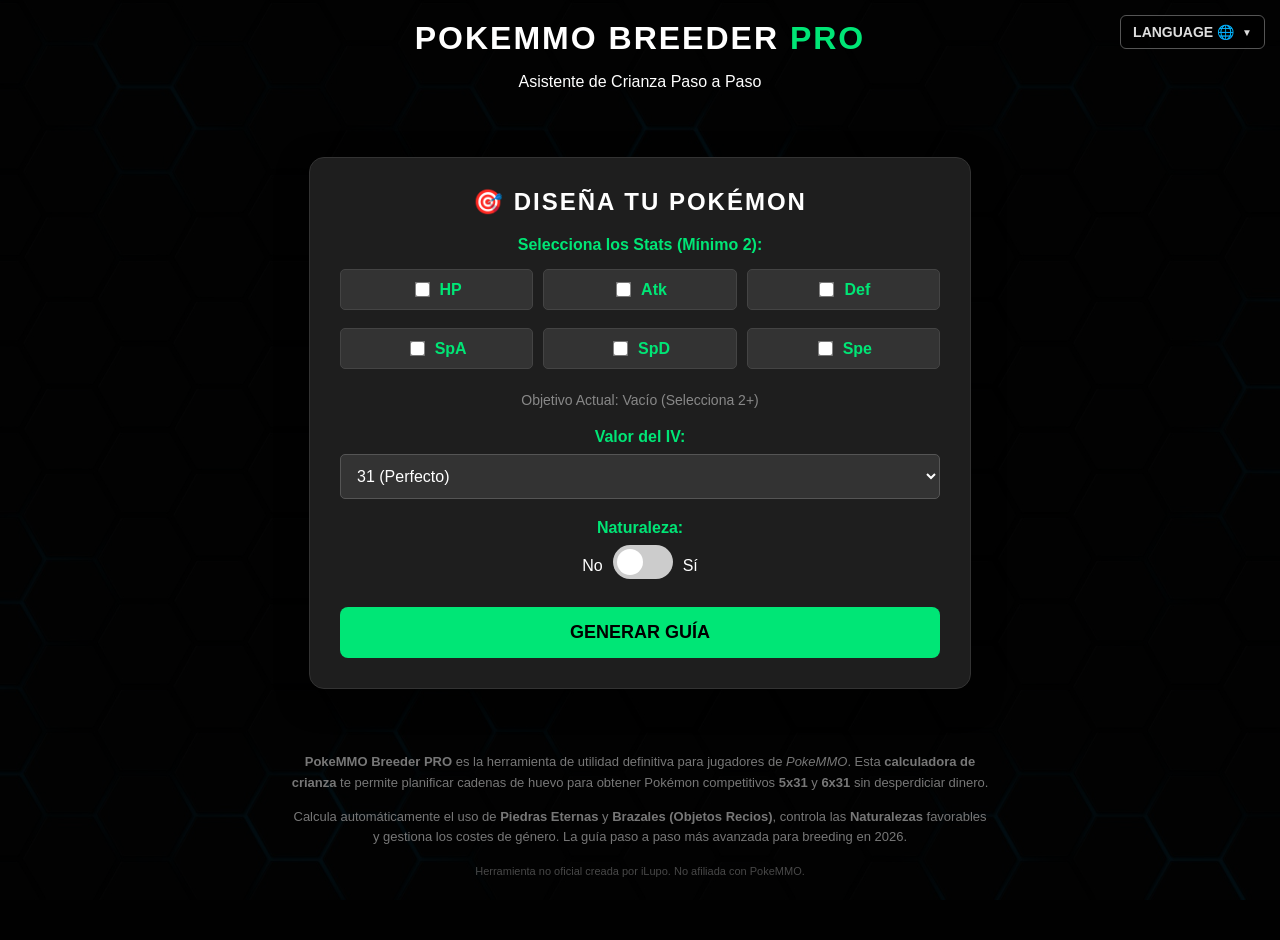
==== index.html @ 8ce4c60c "Add files via upload" ====
<!DOCTYPE html>
<html lang="es">
<head>
    <meta charset="UTF-8">
    <meta name="viewport" content="width=device-width, initial-scale=1.0">
    <title>PokeMMO Breeder PRO - Guía Interactiva</title>
    <link rel="stylesheet" href="style.css">
    <link rel="icon" type="image/x-icon" href="assets/favicon.ico">
	<link rel="manifest" href="manifest.json">
    <meta name="theme-color" content="#121212">
	<meta name="description" content="Calculadora de Crianza para PokeMMO. Guía paso a paso para criar Pokémon 5x31 y 6x31 perfectos. Calcula costes, IVs y Naturalezas fácilmente.">
    <meta name="keywords" content="PokeMMO, Crianza, Breeding, Calculadora, Guide, IVs, 5x31, 6x31, PokeBreeder Pro">
    <meta name="author" content="iLupo">

    <meta property="og:type" content="website">
    <meta property="og:title" content="PokeMMO Breeder PRO">
    <meta property="og:description" content="La herramienta definitiva para criar en PokeMMO. Ahorra dinero y evita errores.">
    
    <meta property="og:url" content="https://pokemmobreederpro.netlify.app/"> 
    
    <meta property="og:image" content="https://pokemmobreederpro.netlify.app/assets/favicon.ico">

    <link rel="canonical" href="https://pokemmobreederpro.netlify.app/">
	<meta name="google-site-verification" content="U_DDzWa6jVYplvqkgRlp7QBgKMxMzIE7DKKs7bRYyY0" />
</head>
<body>

    <div class="overlay">
        
        <header>
            <div style="position: absolute; top: 15px; right: 15px; z-index: 200;">
                <button id="lang-btn" onclick="toggleLangMenu(event)" 
                        style="background: rgba(0,0,0,0.8); color: #ddd; border: 1px solid #555; padding: 8px 12px; border-radius: 6px; cursor: pointer; font-size: 14px; display: flex; align-items: center; gap: 8px; font-family: sans-serif;">
                    Language 🌐 <span style="font-size: 10px;">▼</span>
                </button>

                <div id="lang-dropdown" style="display: none; position: absolute; top: 110%; right: 0; background: #1a1a1a; border: 1px solid #444; border-radius: 6px; min-width: 160px; flex-direction: column;">
                    <div style="padding: 10px 15px; background: #333; color: white; display: flex; align-items: center; gap: 10px; border-bottom: 1px solid #333;">
                        <img src="assets/spain_flag.svg" style="width: 24px;"> <strong>Español</strong>
                    </div>
                    <a href="languages/US/index.html" style="padding: 10px 15px; color: #bbb; text-decoration: none; display: flex; align-items: center; gap: 10px;">
                        <img src="assets/usa_flag.svg" style="width: 24px;"> English
                    </a>
                </div>
            </div>
            <h1>POKEMMO BREEDER <span style="color:var(--highlight)">PRO</span></h1>
            <p>Asistente de Crianza Paso a Paso</p>
        </header>

        <div id="config-panel" class="panel">
            <h2>🎯 DISEÑA TU POKÉMON</h2>
            
            <div class="control-group">
                <label>Selecciona los Stats (Mínimo 2):</label>
                <div class="stats-selector">
                    <label class="stat-check"><input type="checkbox" value="HP"> HP</label>
                    <label class="stat-check"><input type="checkbox" value="Atk"> Atk</label>
                    <label class="stat-check"><input type="checkbox" value="Def"> Def</label>
                    <label class="stat-check"><input type="checkbox" value="SpA"> SpA</label>
                    <label class="stat-check"><input type="checkbox" value="SpD"> SpD</label>
                    <label class="stat-check"><input type="checkbox" value="Spe"> Spe</label>
                </div>
                <p class="small-text" id="target-counter">Objetivo Actual: Vacío</p>
            </div>

            <div class="control-group">
                <label>Valor del IV:</label>
                <select id="iv-type">
                    <option value="31">31 (Perfecto)</option>
                    <option value="0">0 (Meme / Trick Room)</option>
                </select>
            </div>

            <div class="control-group">
                <label>Naturaleza:</label>
                <div class="nature-input-group">
                    <div class="toggle-container">
                        <span>No</span>
                        <label class="switch">
                            <input type="checkbox" id="nature-check" onchange="toggleNatureInput()">
                            <span class="slider round"></span>
                        </label>
                        <span>Sí</span>
                    </div>
                    
                    <select id="nature-select" class="input-select" style="display:none;">
                        <option value="Firme">Firme (+Atk -SpA)</option>
                        <option value="Audaz">Audaz (+Atk -Spe)</option>
                        <option value="Huraña">Huraña (+Atk -Def)</option>
                        <option value="Pícara">Pícara (+Atk -SpD)</option>

                        <option value="Osada">Osada (+Def -Atk)</option>
                        <option value="Plácida">Plácida (+Def -Spe)</option>
                        <option value="Agitada">Agitada (+Def -SpA)</option>
                        <option value="Floja">Floja (+Def -SpD)</option>

                        <option value="Modesta">Modesta (+SpA -Atk)</option>
                        <option value="Mansa">Mansa (+SpA -Spe)</option>
                        <option value="Afable">Afable (+SpA -Def)</option>
                        <option value="Alocada">Alocada (+SpA -SpD)</option>

                        <option value="Serena">Serena (+SpD -Atk)</option>
                        <option value="Grosera">Grosera (+SpD -Spe)</option>
                        <option value="Cauta">Cauta (+SpD -SpA)</option>
                        <option value="Amable">Amable (+SpD -Def)</option>

                        <option value="Alegre">Alegre (+Spe -SpA)</option>
                        <option value="Miedosa">Miedosa (+Spe -Atk)</option>
                        <option value="Activa">Activa (+Spe -Def)</option>
                        <option value="Ingenua">Ingenua (+Spe -SpD)</option>

                        <option value="Fuerte">Fuerte (Neutra)</option>
                        <option value="Dócil">Dócil (Neutra)</option>
                        <option value="Seria">Seria (Neutra)</option>
                        <option value="Tímida">Tímida (Neutra)</option>
                        <option value="Rara">Rara (Neutra)</option>
                    </select>
                </div>
            </div>

            <button onclick="startBreeding()" class="btn-start">GENERAR GUÍA</button>
        </div>

        <div id="shopping-panel" class="panel hidden">
            <h2>🛒 LISTA DE LA COMPRA</h2>
            <p>Materiales exactos para tu combinación:</p>
            <div id="shopping-list-items" class="shopping-grid">
                </div>
            <div class="nav-buttons">
                <button onclick="resetApp()" class="btn-danger">❌ Cancelar</button>
                <button onclick="goToSteps()" class="btn-next">YA LO TENGO TODO &rarr;</button>
            </div>
        </div>

        <div id="step-panel" class="panel hidden full-width">
            
            <div class="step-header">
                <div class="progress-container">
                    <div class="progress-bar">
                        <div id="progress-fill" class="progress-fill"></div>
                    </div>
                    <div id="step-counter" class="step-counter">Paso 1 de X</div>
                </div>
                <button onclick="resetApp()" class="btn-reset-small" title="Reiniciar de cero">🔄 REINICIAR</button>
            </div>

            <h2 id="step-title">PASO 1</h2>
            <p id="step-desc" class="step-instruction">...</p>

            <div class="breeding-diagram">
                
                <div class="poke-card" id="card-parent-a">
                    <div class="role-badge">PADRE A</div>
                    <img src="assets/pokeball.png" class="poke-img" alt="Pokemon">
                    <img src="assets/genero_m.png" class="gender-icon" id="gender-a">
                    <div class="stats-box" id="stats-a"></div>
                    <div class="item-slot">
                        <img id="item-img-a" src="" alt="Item">
                        <span id="item-name-a">Objeto A</span>
                    </div>
                </div>

                <div class="fusion-operator">+</div>

                <div class="poke-card" id="card-parent-b">
                    <div class="role-badge">PADRE B</div>
                    <img src="assets/pokeball.png" class="poke-img" alt="Pokemon">
                    <img src="assets/genero_f.png" class="gender-icon" id="gender-b">
                    <div class="stats-box" id="stats-b"></div>
                    <div class="item-slot">
                        <img id="item-img-b" src="" alt="Item">
                        <span id="item-name-b">Objeto B</span>
                    </div>
                </div>

                <div class="fusion-arrow">➡</div>

                <div class="poke-card child-card">
                    <div class="role-badge result">RESULTADO</div>
                    <img src="assets/huevo.png" class="poke-img huevo-anim" alt="Huevo">
                    <div class="stats-box" id="stats-child"></div>
                    <div class="info-note" id="child-note"></div>
                </div>

            </div>

            <div class="nav-buttons">
                <button onclick="prevStep()" class="btn-secondary">Anterior</button>
                <button onclick="nextStep()" class="btn-primary">¡HECHO! Siguiente Paso</button>
            </div>

        </div>

        <footer style="max-width: 700px; margin: 50px auto 20px; text-align: center; color: #777; font-size: 13px; line-height: 1.6; padding: 0 15px;">
            <p>
                <strong>PokeMMO Breeder PRO</strong> es la herramienta de utilidad definitiva para jugadores de <em>PokeMMO</em>. 
                Esta <strong>calculadora de crianza</strong> te permite planificar cadenas de huevo para obtener Pokémon competitivos 
                <strong>5x31</strong> y <strong>6x31</strong> sin desperdiciar dinero.
            </p>
            <p>
                Calcula automáticamente el uso de <strong>Piedras Eternas</strong> y <strong>Brazales (Objetos Recios)</strong>, 
                controla las <strong>Naturalezas</strong> favorables y gestiona los costes de género. 
                La guía paso a paso más avanzada para breeding en 2026.
            </p>
            <p style="margin-top: 15px; font-size: 11px; opacity: 0.6;">
                Herramienta no oficial creada por iLupo. No afiliada con PokeMMO.
            </p>
        </footer>

    </div>

	<script>
      if ('serviceWorker' in navigator) {
        window.addEventListener('load', () => {
          navigator.serviceWorker.register('./sw.js')
            .then((reg) => console.log('SW listo ✅', reg.scope))
            .catch((err) => console.log('SW falló ❌', err));
        });
      }
    </script>

	<script>
      function toggleLangMenu(e) {
          e.stopPropagation();
          const menu = document.getElementById('lang-dropdown');
          if (menu) menu.style.display = (menu.style.display === 'flex') ? 'none' : 'flex';
      }

      window.addEventListener('click', function(e) {
          const menu = document.getElementById('lang-dropdown');
          const btn = document.getElementById('lang-btn');
          if (menu && menu.style.display === 'flex' && !menu.contains(e.target) && !btn.contains(e.target)) {
              menu.style.display = 'none';
          }
      });
    </script>

    <script src="logic.js"></script>
</body>

</html>
---- style.css ----
:root {
    --bg-dark: #121212;
    --card-bg: #1e1e1e;
    --highlight: #00e676; 
    --nature: #ffd700; 
    --danger: #ff5252;
    --gender-cost: #ff4081; 
    --text-main: #ffffff;
    --border: #333;
    --info-blue: #29b6f6; /* Nuevo color azul info */
}

body {
    margin: 0;
    font-family: 'Segoe UI', Tahoma, Geneva, Verdana, sans-serif;
    background-color: var(--bg-dark);
    color: var(--text-main);
    background-image: url('assets/fondo.jpg');
    background-size: cover;
    background-attachment: fixed;
    background-position: center;
}

.overlay {
    background-color: rgba(0, 0, 0, 0.92);
    min-height: 100vh;
    display: flex;
    flex-direction: column;
    align-items: center;
    padding: 20px;
}

h1, h2, h3 { 
    text-transform: uppercase; 
    letter-spacing: 2px; 
    margin: 0 0 10px 0; 
    text-align: center; 
}

/* CABECERA */
header {
    margin-bottom: 30px;
    text-align: center;
}

/* PANELES */
.panel {
    background: var(--card-bg);
    padding: 30px;
    border-radius: 15px;
    border: 1px solid var(--border);
    box-shadow: 0 10px 30px rgba(0,0,0,0.5);
    max-width: 600px;
    width: 100%;
    margin-top: 20px;
    transition: opacity 0.3s;
}

.panel.hidden { display: none; }
.panel.full-width { max-width: 1300px; }

/* CONTROLES DE CONFIGURACIÓN */
.control-group { margin: 20px 0; text-align: center; }

label {
    display: block;
    margin-bottom: 8px;
    font-weight: bold;
    color: var(--highlight);
}

select { 
    padding: 12px; 
    font-size: 16px; 
    background: #333; 
    color: white; 
    border: 1px solid #555; 
    border-radius: 5px; 
    width: 100%;
}

/* SELECTOR DE STATS */
.stats-selector {
    display: grid;
    grid-template-columns: repeat(3, 1fr);
    gap: 10px;
    margin: 15px 0;
}

.stat-check {
    background: #333;
    padding: 10px;
    border-radius: 5px;
    cursor: pointer;
    font-weight: bold;
    display: flex;
    align-items: center;
    justify-content: center;
    gap: 8px;
    transition: background 0.2s;
    border: 1px solid #444;
}

.stat-check:hover { background: #444; }

.stat-check input {
    accent-color: var(--highlight);
    transform: scale(1.2);
}

.small-text {
    font-size: 14px;
    color: #888;
    margin-top: 5px;
}

/* INPUT NATURALEZA */
.nature-input-group {
    display: flex;
    flex-direction: column;
    align-items: center;
    gap: 10px;
}

.input-select {
    padding: 10px;
    border-radius: 5px;
    border: 1px solid #555;
    background: #222;
    color: var(--nature);
    font-weight: bold;
    text-align: center;
    width: 100%;
    max-width: 250px;
}

/* SWITCH */
.toggle-container { display: flex; align-items: center; justify-content: center; gap: 10px; }
.switch { position: relative; display: inline-block; width: 60px; height: 34px; }
.switch input { opacity: 0; width: 0; height: 0; }
.slider { position: absolute; cursor: pointer; top: 0; left: 0; right: 0; bottom: 0; background-color: #ccc; transition: .4s; }
.slider:before { position: absolute; content: ""; height: 26px; width: 26px; left: 4px; bottom: 4px; background-color: white; transition: .4s; }
input:checked + .slider { background-color: var(--highlight); }
input:checked + .slider:before { transform: translateX(26px); }
.slider.round { border-radius: 34px; }
.slider.round:before { border-radius: 50%; }

/* BOTONES */
button { border: none; padding: 15px 30px; font-size: 16px; font-weight: bold; cursor: pointer; border-radius: 8px; transition: 0.2s; text-transform: uppercase; }
.btn-start { background: var(--highlight); color: black; width: 100%; font-size: 18px; }
.btn-next { background: var(--highlight); color: black; }
.btn-primary { background: var(--highlight); color: black; }
.btn-secondary { background: #444; color: white; }
.btn-danger { background: var(--danger); color: white; }
button:hover { transform: scale(1.02); filter: brightness(1.1); }

.nav-buttons { display: flex; justify-content: space-between; margin-top: 30px; gap: 20px; }

.step-header { display: flex; justify-content: space-between; align-items: center; width: 100%; margin-bottom: 20px; border-bottom: 1px solid #333; padding-bottom: 10px; }
.btn-reset-small { background: transparent; border: 1px solid var(--danger); color: var(--danger); padding: 5px 15px; font-size: 12px; }
.btn-reset-small:hover { background: var(--danger); color: white; }

/* LISTA DE COMPRA */
.shopping-grid { display: grid; grid-template-columns: repeat(auto-fit, minmax(250px, 1fr)); gap: 15px; margin: 20px 0; }
.shop-item { background: #111; padding: 15px; border-radius: 8px; border-left: 4px solid var(--highlight); display: flex; align-items: center; justify-content: space-between; }

/* NOTAS DE COMPRA */
.shopping-note {
    background-color: rgba(255, 82, 82, 0.15);
    border: 1px solid var(--danger);
    color: #ffcccb;
    padding: 15px;
    border-radius: 8px;
    margin-top: 20px;
    font-size: 15px;
    text-align: center;
    line-height: 1.5;
}
.shopping-note strong { color: var(--danger); text-decoration: underline; }

.info-note-yellow {
    background-color: rgba(255, 215, 0, 0.1); 
    border: 1px solid var(--nature);
    color: #eee;
    padding: 15px;
    border-radius: 8px;
    margin-top: 10px;
    font-size: 14px;
    text-align: center;
}

/* NUEVA NOTA AZUL (GRUPOS HUEVO) */
.info-note-blue {
    background-color: rgba(41, 182, 246, 0.15); 
    border: 1px solid var(--info-blue);
    color: #e1f5fe;
    padding: 15px;
    border-radius: 8px;
    margin-bottom: 20px;
    font-size: 15px;
    text-align: center;
    line-height: 1.5;
    grid-column: 1 / -1; /* Ocupa todo el ancho en grid */
}
.info-note-blue strong { color: var(--info-blue); }

/* DIAGRAMA */
.breeding-diagram { display: flex; align-items: center; justify-content: center; flex-wrap: wrap; gap: 40px; margin: 40px 0; }
.fusion-operator, .fusion-arrow { font-size: 40px; color: #666; font-weight: bold; }

.poke-card {
    background: #252525; width: 300px; padding: 20px; border-radius: 12px; border: 1px solid #444;
    display: flex; flex-direction: column; align-items: center; position: relative; box-shadow: 0 4px 10px rgba(0,0,0,0.3);
}
.child-card { border: 2px solid var(--highlight); box-shadow: 0 0 20px rgba(0, 230, 118, 0.1); }
.poke-card.has-nature { border: 2px solid var(--nature); box-shadow: 0 0 20px rgba(255, 215, 0, 0.2); }

.nature-badge {
    position: absolute; 
    top: -10px; 
    right: -10px; 
    background: var(--nature); 
    color: black;
    padding: 4px 10px; 
    border-radius: 20px; 
    font-weight: bold; 
    font-size: 12px; 
    box-shadow: 0 2px 5px rgba(0,0,0,0.5); 
    z-index: 10;
    display: flex;          /* Nuevo: para alinear icono y texto */
    align-items: center;    /* Nuevo: centrado vertical */
    gap: 4px;               /* Nuevo: espacio entre icono y texto */
}

/* Nuevo: Clase para controlar el tamaño de la hojita */
.nature-icon-img {
    width: 14px;
    height: 14px;
    object-fit: contain;
}

.gender-cost-badge {
    margin-top: 5px; background: #333; color: var(--gender-cost); border: 1px solid var(--gender-cost);
    padding: 2px 8px; border-radius: 4px; font-size: 11px; font-weight: bold; text-transform: uppercase;
}

.role-badge { background: #333; padding: 4px 12px; border-radius: 4px; font-size: 12px; margin-bottom: 10px; text-transform: uppercase; color: #aaa; letter-spacing: 1px; }
.result { background: var(--highlight); color: black; font-weight: bold; }

.poke-img { width: 100px; height: 100px; object-fit: contain; margin-bottom: 10px; }
.gender-icon { width: 24px; position: absolute; top: 15px; left: 15px; }

.stats-box { background: #111; width: 100%; padding: 10px; border-radius: 6px; font-family: 'Consolas', monospace; font-size: 14px; margin: 15px 0; }
.stat-row { display: flex; justify-content: space-between; margin: 4px 0; padding-bottom: 4px; border-bottom: 1px solid #222; }
.stat-row:last-child { border-bottom: none; }
.stat-val.perfect { color: var(--highlight); font-weight: bold; }
.stat-val.bad { color: var(--danger); font-weight: bold; }

.item-slot { display: flex; align-items: center; gap: 10px; background: #000; padding: 8px 15px; border-radius: 30px; border: 1px solid #444; width: 90%; justify-content: center; }
.item-slot img { width: 30px; height: 30px; }

.info-note { margin-top: 10px; color: #888; font-size: 14px; text-align: center; line-height: 1.4; white-space: pre-line; }
.step-instruction { font-size: 20px; color: #eee; text-align: center; max-width: 900px; margin: 0 auto; line-height: 1.6; white-space: pre-line; }

.progress-container { flex-grow: 1; margin-right: 20px; }
.progress-bar { width: 100%; height: 10px; background: #333; border-radius: 5px; overflow: hidden; }
.progress-fill { height: 100%; background: var(--highlight); width: 0%; transition: width 0.3s ease; }
.step-counter { text-align: right; font-size: 12px; color: #888; margin-top: 4px; }

/* --- RESPONSIVE / MÓVIL --- */
@media (max-width: 768px) {
    
    /* Ajustar cabecera */
    h1 { font-size: 1.5rem; }
    h2 { font-size: 1.2rem; }
    .panel { padding: 15px; margin-top: 10px; }

    /* Diagrama en columna vertical en vez de fila */
    .breeding-diagram {
        flex-direction: column; /* Uno debajo de otro */
        gap: 20px;
    }

    /* Rotar flechas para que apunten abajo */
    .fusion-arrow { transform: rotate(90deg); margin: 10px 0; }
    
    /* Cartas ocupan el ancho disponible pero sin pasarse */
    .poke-card {
        width: 100%; 
        max-width: 320px; /* Evita que sean gigantes en tablets */
    }

    /* Ajustar botones para que sean más fáciles de pulsar con el dedo */
    .nav-buttons {
        flex-direction: column-reverse; /* "Siguiente" arriba, "Anterior" abajo */
        gap: 10px;
    }
    
    button {
        width: 100%; /* Botones ancho completo */
        padding: 18px; /* Más zona táctil */
    }

    /* Ajustar selectores de stats (2 columnas en vez de 3) */
    .stats-selector {
        grid-template-columns: repeat(2, 1fr);
    }
    
    /* Ocultar descripciones largas si molestan o hacer letra más pequeña */
    .step-instruction {
        font-size: 16px;
    }
}
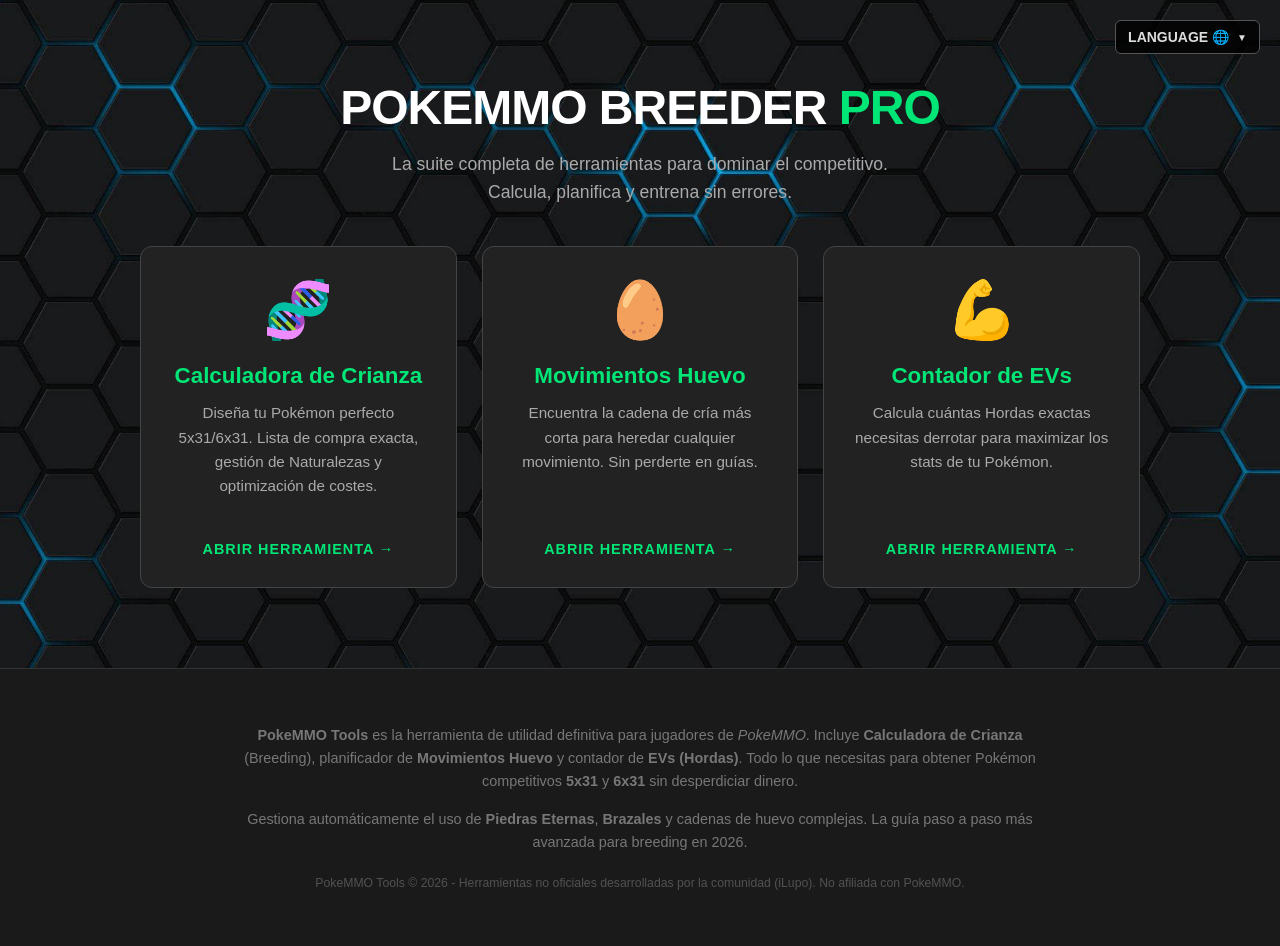
==== commit 0d331b37: "Revise index.html for SEO enhancements and content updates Updated meta tags and content for improve" ====
--- a/index.html
+++ b/index.html
@@ -3,223 +3,209 @@
 <head>
     <meta charset="UTF-8">
     <meta name="viewport" content="width=device-width, initial-scale=1.0">
-    <title>PokeMMO Breeder PRO - Guía Interactiva</title>
+    <title>PokeMMO Breeder PRO</title>
+    
+    <meta name="google-site-verification" content="U_DDzWa6jVYplvqkgRlp7QBgKMxMzIE7DKKs7bRYyY0" />
+
     <link rel="stylesheet" href="style.css">
     <link rel="icon" type="image/x-icon" href="assets/favicon.ico">
-	<link rel="manifest" href="manifest.json">
+    <link rel="manifest" href="manifest.json">
     <meta name="theme-color" content="#121212">
-	<meta name="description" content="Calculadora de Crianza para PokeMMO. Guía paso a paso para criar Pokémon 5x31 y 6x31 perfectos. Calcula costes, IVs y Naturalezas fácilmente.">
-    <meta name="keywords" content="PokeMMO, Crianza, Breeding, Calculadora, Guide, IVs, 5x31, 6x31, PokeBreeder Pro">
+    
+    <meta name="description" content="Suite de herramientas para PokeMMO. Incluye Calculadora de Crianza (Breeding 5x31), Planificador de Movimientos Huevo y Contadores de EVs. Optimiza tu competitivo.">
+    <meta name="keywords" content="PokeMMO, Tools, Herramientas, Crianza, Breeding, Calculadora, Guide, IVs, 5x31, EVs, Egg Moves, PokeBreeder Pro">
     <meta name="author" content="iLupo">
 
     <meta property="og:type" content="website">
     <meta property="og:title" content="PokeMMO Breeder PRO">
-    <meta property="og:description" content="La herramienta definitiva para criar en PokeMMO. Ahorra dinero y evita errores.">
-    
+    <meta property="og:description" content="La suite definitiva para PokeMMO. Crianza, Movimientos y EVs en un solo lugar.">
     <meta property="og:url" content="https://pokemmobreederpro.netlify.app/"> 
-    
     <meta property="og:image" content="https://pokemmobreederpro.netlify.app/assets/favicon.ico">
-
     <link rel="canonical" href="https://pokemmobreederpro.netlify.app/">
-	<meta name="google-site-verification" content="U_DDzWa6jVYplvqkgRlp7QBgKMxMzIE7DKKs7bRYyY0" />
+
+    <style>
+        /* Estilos específicos para el Hub (Menú Principal) */
+        .hub-grid {
+            display: grid;
+            grid-template-columns: repeat(auto-fit, minmax(280px, 1fr));
+            gap: 25px;
+            max-width: 1000px;
+            margin: 40px auto;
+            padding: 0 20px;
+        }
+        .tool-card {
+            background: #222;
+            border: 1px solid #444;
+            border-radius: 12px;
+            padding: 30px;
+            text-align: center;
+            transition: all 0.3s ease;
+            cursor: pointer;
+            text-decoration: none;
+            color: white;
+            display: flex;
+            flex-direction: column;
+            justify-content: space-between;
+            height: 280px;
+            position: relative;
+            overflow: hidden;
+        }
+        .tool-card:hover {
+            transform: translateY(-7px);
+            border-color: var(--highlight);
+            box-shadow: 0 10px 30px rgba(0, 230, 118, 0.15);
+            background: #2a2a2a;
+        }
+        .tool-icon {
+            font-size: 3.5em;
+            margin-bottom: 20px;
+        }
+        .tool-title {
+            font-size: 1.4em;
+            font-weight: bold;
+            margin-bottom: 12px;
+            color: var(--highlight);
+        }
+        .tool-desc {
+            color: #aaa;
+            font-size: 0.95em;
+            line-height: 1.6;
+        }
+        /* Estado Deshabilitado */
+        .disabled {
+            opacity: 0.6;
+            cursor: not-allowed;
+            filter: grayscale(0.8);
+            border-color: #333;
+        }
+        .disabled:hover {
+            transform: none;
+            box-shadow: none;
+            border-color: #333;
+        }
+        .coming-soon-badge {
+            background: #ff9800;
+            color: #000;
+            padding: 4px 8px;
+            border-radius: 4px;
+            font-size: 0.7em;
+            font-weight: 800;
+            text-transform: uppercase;
+            letter-spacing: 0.5px;
+            position: absolute;
+            top: 15px;
+            right: 15px;
+        }
+        /* Footer Específico */
+        .hub-footer {
+            margin-top: 80px;
+            padding: 40px 20px;
+            background: #1a1a1a;
+            border-top: 1px solid #333;
+            text-align: center;
+            color: #777;
+            font-size: 0.9em;
+            line-height: 1.6;
+        }
+        .lang-btn img {
+            transition: transform 0.2s;
+        }
+        .lang-btn:hover img {
+            transform: scale(1.1);
+        }
+    </style>
 </head>
 <body>
 
-    <div class="overlay">
+    <div style="position: absolute; top: 20px; right: 20px; z-index: 100;">
+        <button id="lang-btn" onclick="toggleLangMenu(event)" 
+                style="background: rgba(0,0,0,0.8); color: #ddd; border: 1px solid #555; padding: 8px 12px; border-radius: 6px; cursor: pointer; font-size: 14px; display: flex; align-items: center; gap: 8px; font-family: sans-serif;">
+            Language 🌐 <span style="font-size: 10px;">▼</span>
+        </button>
+
+        <div id="lang-dropdown" style="display: none; position: absolute; top: 110%; right: 0; background: #1a1a1a; border: 1px solid #444; border-radius: 6px; min-width: 160px; flex-direction: column; z-index: 200;">
+            <div style="padding: 10px 15px; background: #333; color: white; display: flex; align-items: center; gap: 10px; border-bottom: 1px solid #333;">
+                <img src="assets/spain_flag.svg" style="width: 24px;"> <strong>Español</strong>
+            </div>
+            <a href="languages/US/index.html" style="padding: 10px 15px; color: #bbb; text-decoration: none; display: flex; align-items: center; gap: 10px;">
+                <img src="assets/usa_flag.svg" style="width: 24px;"> English
+            </a>
+        </div>
+    </div>
+
+    <div class="container" style="text-align:center; margin-top:80px; padding: 0 20px;">
+        <h1 style="font-size: 3em; margin-bottom: 15px; letter-spacing: -1px;">
+            PokeMMO Breeder<span style="color:var(--highlight)"> PRO</span>
+        </h1>
+        <p style="color:#aaa; max-width:600px; margin:0 auto; font-size: 1.1em; line-height: 1.6;">
+            La suite completa de herramientas para dominar el competitivo.<br>
+            Calcula, planifica y entrena sin errores.
+        </p>
+    </div>
+
+    <div class="hub-grid">
         
-        <header>
-            <div style="position: absolute; top: 15px; right: 15px; z-index: 200;">
-                <button id="lang-btn" onclick="toggleLangMenu(event)" 
-                        style="background: rgba(0,0,0,0.8); color: #ddd; border: 1px solid #555; padding: 8px 12px; border-radius: 6px; cursor: pointer; font-size: 14px; display: flex; align-items: center; gap: 8px; font-family: sans-serif;">
-                    Language 🌐 <span style="font-size: 10px;">▼</span>
-                </button>
-
-                <div id="lang-dropdown" style="display: none; position: absolute; top: 110%; right: 0; background: #1a1a1a; border: 1px solid #444; border-radius: 6px; min-width: 160px; flex-direction: column;">
-                    <div style="padding: 10px 15px; background: #333; color: white; display: flex; align-items: center; gap: 10px; border-bottom: 1px solid #333;">
-                        <img src="assets/spain_flag.svg" style="width: 24px;"> <strong>Español</strong>
-                    </div>
-                    <a href="languages/US/index.html" style="padding: 10px 15px; color: #bbb; text-decoration: none; display: flex; align-items: center; gap: 10px;">
-                        <img src="assets/usa_flag.svg" style="width: 24px;"> English
-                    </a>
+        <a href="tools/breeder/index.html" class="tool-card">
+            <div>
+                <div class="tool-icon">🧬</div>
+                <div class="tool-title">Calculadora de Crianza</div>
+                <div class="tool-desc">
+                    Diseña tu Pokémon perfecto 5x31/6x31. Lista de compra exacta, gestión de Naturalezas y optimización de costes.
                 </div>
             </div>
-            <h1>POKEMMO BREEDER <span style="color:var(--highlight)">PRO</span></h1>
-            <p>Asistente de Crianza Paso a Paso</p>
-        </header>
-
-        <div id="config-panel" class="panel">
-            <h2>🎯 DISEÑA TU POKÉMON</h2>
-            
-            <div class="control-group">
-                <label>Selecciona los Stats (Mínimo 2):</label>
-                <div class="stats-selector">
-                    <label class="stat-check"><input type="checkbox" value="HP"> HP</label>
-                    <label class="stat-check"><input type="checkbox" value="Atk"> Atk</label>
-                    <label class="stat-check"><input type="checkbox" value="Def"> Def</label>
-                    <label class="stat-check"><input type="checkbox" value="SpA"> SpA</label>
-                    <label class="stat-check"><input type="checkbox" value="SpD"> SpD</label>
-                    <label class="stat-check"><input type="checkbox" value="Spe"> Spe</label>
+            <div style="margin-top:20px; color:var(--highlight); font-weight:bold; font-size: 0.9em; text-transform: uppercase; letter-spacing: 1px;">
+                Abrir Herramienta &rarr;
+            </div>
+        </a>
+
+        <a href="tools/egg_moves/index.html" class="tool-card">
+            <div>
+                <div class="tool-icon">🥚</div>
+                <div class="tool-title">Movimientos Huevo</div>
+                <div class="tool-desc">
+                    Encuentra la cadena de cría más corta para heredar cualquier movimiento. Sin perderte en guías.
                 </div>
-                <p class="small-text" id="target-counter">Objetivo Actual: Vacío</p>
-            </div>
-
-            <div class="control-group">
-                <label>Valor del IV:</label>
-                <select id="iv-type">
-                    <option value="31">31 (Perfecto)</option>
-                    <option value="0">0 (Meme / Trick Room)</option>
-                </select>
-            </div>
-
-            <div class="control-group">
-                <label>Naturaleza:</label>
-                <div class="nature-input-group">
-                    <div class="toggle-container">
-                        <span>No</span>
-                        <label class="switch">
-                            <input type="checkbox" id="nature-check" onchange="toggleNatureInput()">
-                            <span class="slider round"></span>
-                        </label>
-                        <span>Sí</span>
-                    </div>
-                    
-                    <select id="nature-select" class="input-select" style="display:none;">
-                        <option value="Firme">Firme (+Atk -SpA)</option>
-                        <option value="Audaz">Audaz (+Atk -Spe)</option>
-                        <option value="Huraña">Huraña (+Atk -Def)</option>
-                        <option value="Pícara">Pícara (+Atk -SpD)</option>
-
-                        <option value="Osada">Osada (+Def -Atk)</option>
-                        <option value="Plácida">Plácida (+Def -Spe)</option>
-                        <option value="Agitada">Agitada (+Def -SpA)</option>
-                        <option value="Floja">Floja (+Def -SpD)</option>
-
-                        <option value="Modesta">Modesta (+SpA -Atk)</option>
-                        <option value="Mansa">Mansa (+SpA -Spe)</option>
-                        <option value="Afable">Afable (+SpA -Def)</option>
-                        <option value="Alocada">Alocada (+SpA -SpD)</option>
-
-                        <option value="Serena">Serena (+SpD -Atk)</option>
-                        <option value="Grosera">Grosera (+SpD -Spe)</option>
-                        <option value="Cauta">Cauta (+SpD -SpA)</option>
-                        <option value="Amable">Amable (+SpD -Def)</option>
-
-                        <option value="Alegre">Alegre (+Spe -SpA)</option>
-                        <option value="Miedosa">Miedosa (+Spe -Atk)</option>
-                        <option value="Activa">Activa (+Spe -Def)</option>
-                        <option value="Ingenua">Ingenua (+Spe -SpD)</option>
-
-                        <option value="Fuerte">Fuerte (Neutra)</option>
-                        <option value="Dócil">Dócil (Neutra)</option>
-                        <option value="Seria">Seria (Neutra)</option>
-                        <option value="Tímida">Tímida (Neutra)</option>
-                        <option value="Rara">Rara (Neutra)</option>
-                    </select>
+            </div>
+            <div style="margin-top:20px; color:var(--highlight); font-weight:bold; font-size: 0.9em; text-transform: uppercase; letter-spacing: 1px;">
+                Abrir Herramienta &rarr;
+            </div>
+        </a>
+
+        <a href="tools/ev_calc/index.html" class="tool-card">
+            <div>
+                <div class="tool-icon">💪</div>
+                <div class="tool-title">Contador de EVs</div>
+                <div class="tool-desc">
+                    Calcula cuántas Hordas exactas necesitas derrotar para maximizar los stats de tu Pokémon.
                 </div>
             </div>
-
-            <button onclick="startBreeding()" class="btn-start">GENERAR GUÍA</button>
-        </div>
-
-        <div id="shopping-panel" class="panel hidden">
-            <h2>🛒 LISTA DE LA COMPRA</h2>
-            <p>Materiales exactos para tu combinación:</p>
-            <div id="shopping-list-items" class="shopping-grid">
-                </div>
-            <div class="nav-buttons">
-                <button onclick="resetApp()" class="btn-danger">❌ Cancelar</button>
-                <button onclick="goToSteps()" class="btn-next">YA LO TENGO TODO &rarr;</button>
-            </div>
-        </div>
-
-        <div id="step-panel" class="panel hidden full-width">
-            
-            <div class="step-header">
-                <div class="progress-container">
-                    <div class="progress-bar">
-                        <div id="progress-fill" class="progress-fill"></div>
-                    </div>
-                    <div id="step-counter" class="step-counter">Paso 1 de X</div>
-                </div>
-                <button onclick="resetApp()" class="btn-reset-small" title="Reiniciar de cero">🔄 REINICIAR</button>
-            </div>
-
-            <h2 id="step-title">PASO 1</h2>
-            <p id="step-desc" class="step-instruction">...</p>
-
-            <div class="breeding-diagram">
-                
-                <div class="poke-card" id="card-parent-a">
-                    <div class="role-badge">PADRE A</div>
-                    <img src="assets/pokeball.png" class="poke-img" alt="Pokemon">
-                    <img src="assets/genero_m.png" class="gender-icon" id="gender-a">
-                    <div class="stats-box" id="stats-a"></div>
-                    <div class="item-slot">
-                        <img id="item-img-a" src="" alt="Item">
-                        <span id="item-name-a">Objeto A</span>
-                    </div>
-                </div>
-
-                <div class="fusion-operator">+</div>
-
-                <div class="poke-card" id="card-parent-b">
-                    <div class="role-badge">PADRE B</div>
-                    <img src="assets/pokeball.png" class="poke-img" alt="Pokemon">
-                    <img src="assets/genero_f.png" class="gender-icon" id="gender-b">
-                    <div class="stats-box" id="stats-b"></div>
-                    <div class="item-slot">
-                        <img id="item-img-b" src="" alt="Item">
-                        <span id="item-name-b">Objeto B</span>
-                    </div>
-                </div>
-
-                <div class="fusion-arrow">➡</div>
-
-                <div class="poke-card child-card">
-                    <div class="role-badge result">RESULTADO</div>
-                    <img src="assets/huevo.png" class="poke-img huevo-anim" alt="Huevo">
-                    <div class="stats-box" id="stats-child"></div>
-                    <div class="info-note" id="child-note"></div>
-                </div>
-
-            </div>
-
-            <div class="nav-buttons">
-                <button onclick="prevStep()" class="btn-secondary">Anterior</button>
-                <button onclick="nextStep()" class="btn-primary">¡HECHO! Siguiente Paso</button>
-            </div>
-
-        </div>
-
-        <footer style="max-width: 700px; margin: 50px auto 20px; text-align: center; color: #777; font-size: 13px; line-height: 1.6; padding: 0 15px;">
-            <p>
-                <strong>PokeMMO Breeder PRO</strong> es la herramienta de utilidad definitiva para jugadores de <em>PokeMMO</em>. 
-                Esta <strong>calculadora de crianza</strong> te permite planificar cadenas de huevo para obtener Pokémon competitivos 
+            <div style="margin-top:20px; color:var(--highlight); font-weight:bold; font-size: 0.9em; text-transform: uppercase; letter-spacing: 1px;">
+                Abrir Herramienta &rarr;
+            </div>
+        </a>
+
+    </div>
+
+    <footer class="hub-footer">
+        <div style="max-width: 800px; margin: 0 auto;">
+            <p style="margin-bottom: 15px;">
+                <strong>PokeMMO Tools</strong> es la herramienta de utilidad definitiva para jugadores de <em>PokeMMO</em>. 
+                Incluye <strong>Calculadora de Crianza</strong> (Breeding), planificador de <strong>Movimientos Huevo</strong> 
+                y contador de <strong>EVs (Hordas)</strong>. Todo lo que necesitas para obtener Pokémon competitivos 
                 <strong>5x31</strong> y <strong>6x31</strong> sin desperdiciar dinero.
             </p>
             <p>
-                Calcula automáticamente el uso de <strong>Piedras Eternas</strong> y <strong>Brazales (Objetos Recios)</strong>, 
-                controla las <strong>Naturalezas</strong> favorables y gestiona los costes de género. 
-                La guía paso a paso más avanzada para breeding en 2026.
+                Gestiona automáticamente el uso de <strong>Piedras Eternas</strong>, <strong>Brazales</strong> y 
+                cadenas de huevo complejas. La guía paso a paso más avanzada para breeding en 2026.
             </p>
-            <p style="margin-top: 15px; font-size: 11px; opacity: 0.6;">
-                Herramienta no oficial creada por iLupo. No afiliada con PokeMMO.
+            <p style="font-size: 0.85em; opacity: 0.6; margin-top: 20px;">
+                PokeMMO Tools © 2026 - Herramientas no oficiales desarrolladas por la comunidad (iLupo). 
+                No afiliada con PokeMMO.
             </p>
-        </footer>
-
-    </div>
-
-	<script>
-      if ('serviceWorker' in navigator) {
-        window.addEventListener('load', () => {
-          navigator.serviceWorker.register('./sw.js')
-            .then((reg) => console.log('SW listo ✅', reg.scope))
-            .catch((err) => console.log('SW falló ❌', err));
-        });
-      }
-    </script>
-
-	<script>
+        </div>
+    </footer>
+
+    <script>
       function toggleLangMenu(e) {
           e.stopPropagation();
           const menu = document.getElementById('lang-dropdown');
@@ -233,9 +219,13 @@
               menu.style.display = 'none';
           }
       });
+      
+      if ('serviceWorker' in navigator) {
+        window.addEventListener('load', () => {
+          navigator.serviceWorker.register('./sw.js');
+        });
+      }
     </script>
 
-    <script src="logic.js"></script>
 </body>
-
 </html>
--- a/style.css
+++ b/style.css
@@ -310,4 +310,16 @@
     .step-instruction {
         font-size: 16px;
     }
+}
+
+/* --- ESTILOS DE LA LISTA DE COMPRA INTERACTIVA --- */
+.shop-item.comprado {
+    opacity: 0.5;
+    background-color: #1a3b2a; /* Fondo verde oscuro muy suave */
+    border: 1px solid #2e7d32;
+}
+
+.shop-item.comprado span {
+    text-decoration: line-through; /* Tachar texto */
+    color: #888;
 }
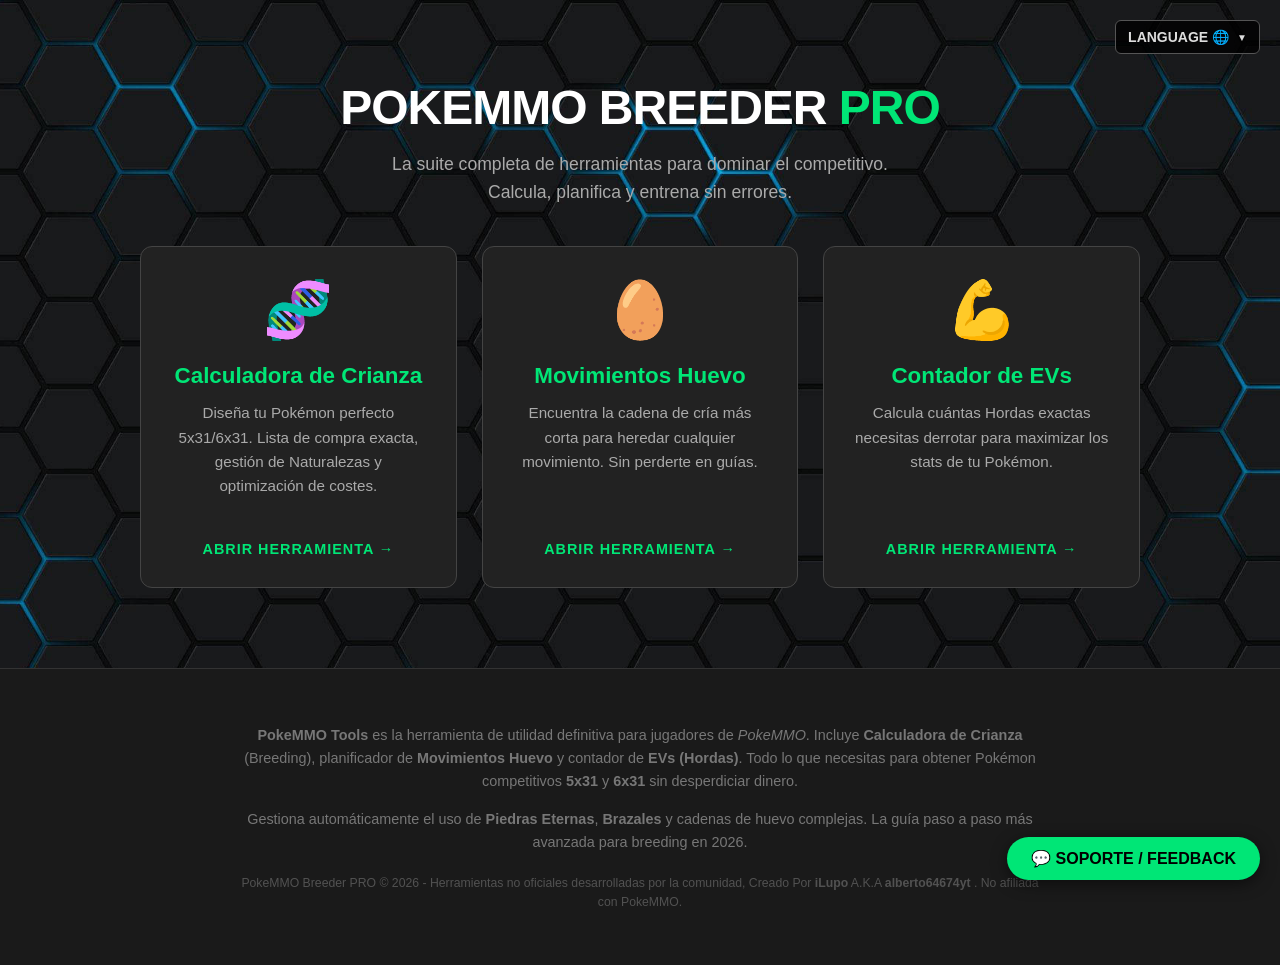
==== commit 4930ea30: "Add files via upload" ====
--- a/index.html
+++ b/index.html
@@ -4,7 +4,14 @@
     <meta charset="UTF-8">
     <meta name="viewport" content="width=device-width, initial-scale=1.0">
     <title>PokeMMO Breeder PRO</title>
-    
+    <script type="application/ld+json">
+{
+  "@context": "https://schema.org",
+  "@type": "WebSite",
+  "name": "PokeMMO Breeder PRO",
+  "url": "https://pokemmobreederpro.netlify.app/"
+}
+</script>
     <meta name="google-site-verification" content="U_DDzWa6jVYplvqkgRlp7QBgKMxMzIE7DKKs7bRYyY0" />
 
     <link rel="stylesheet" href="style.css">
@@ -199,7 +206,7 @@
                 cadenas de huevo complejas. La guía paso a paso más avanzada para breeding en 2026.
             </p>
             <p style="font-size: 0.85em; opacity: 0.6; margin-top: 20px;">
-                PokeMMO Tools © 2026 - Herramientas no oficiales desarrolladas por la comunidad (iLupo). 
+                PokeMMO Breeder PRO © 2026 - Herramientas no oficiales desarrolladas por la comunidad, Creado Por <strong>iLupo</strong> A.K.A <strong>alberto64674yt</strong> . 
                 No afiliada con PokeMMO.
             </p>
         </div>
@@ -227,5 +234,115 @@
       }
     </script>
 
+	<button id="support-btn" onclick="toggleSupport()" style="
+    position: fixed; 
+    bottom: 20px; 
+    right: 20px; 
+    background: var(--highlight); 
+    color: #000; 
+    border: none; 
+    border-radius: 50px; 
+    padding: 12px 24px; 
+    font-weight: bold; 
+    font-size: 16px; 
+    box-shadow: 0 4px 15px rgba(0,0,0,0.5); 
+    cursor: pointer; 
+    z-index: 1000;
+    display: flex; 
+    align-items: center; 
+    gap: 8px;
+    transition: transform 0.2s;
+">
+    💬 Soporte / Feedback
+</button>
+
+<div id="support-modal" style="
+    display: none; 
+    position: fixed; 
+    bottom: 80px; 
+    right: 20px; 
+    width: 320px; 
+    background: #222; 
+    border: 1px solid #444; 
+    border-radius: 12px; 
+    padding: 20px; 
+    box-shadow: 0 10px 30px rgba(0,0,0,0.5); 
+    z-index: 1000;
+    animation: slideUp 0.3s ease-out;
+">
+    <div style="display:flex; justify-content:space-between; align-items:center; margin-bottom:15px;">
+        <h3 style="margin:0; color:white; font-size:1.1em;">Reportar Bug / Sugerencia</h3>
+        <button onclick="toggleSupport()" style="background:none; border:none; color:#888; cursor:pointer; font-size:1.2em;">&times;</button>
+    </div>
+
+    <form name="feedback-es" method="POST" data-netlify="true" enctype="multipart/form-data">
+        
+        <input type="hidden" name="form-name" value="feedback-es">
+
+        <label style="display:block; color:#ccc; font-size:0.9em; margin-bottom:5px;">Tu Email:</label>
+        <input type="email" name="email" required placeholder="ejemplo@email.com" style="
+            width: 100%; 
+            padding: 8px; 
+            margin-bottom: 10px; 
+            background: #333; 
+            border: 1px solid #555; 
+            color: white; 
+            border-radius: 4px;
+        ">
+
+        <label style="display:block; color:#ccc; font-size:0.9em; margin-bottom:5px;">Mensaje:</label>
+        <textarea name="mensaje" required placeholder="Describe el problema..." rows="4" style="
+            width: 100%; 
+            padding: 8px; 
+            margin-bottom: 5px; 
+            background: #333; 
+            border: 1px solid #555; 
+            color: white; 
+            border-radius: 4px; 
+            resize: none;
+        "></textarea>
+        
+        <p style="font-size:0.75em; color:#888; margin-bottom: 10px; line-height: 1.4;">
+            ℹ️ Si necesitas enviar un video pesado, descríbelo aquí y te escribiré desde <strong>alberto64674yt@gmail.com</strong>
+        </p>
+
+        <label style="display:block; color:#ccc; font-size:0.9em; margin-bottom:5px;">Adjuntar Captura (Opcional):</label>
+        <input type="file" name="captura" accept="image/*" style="font-size:0.8em; color:#aaa; margin-bottom:5px;">
+        <p style="font-size:0.7em; color:#666; margin-bottom: 15px;">Máx 10MB por envío.</p>
+
+        <button type="submit" style="
+            width: 100%; 
+            padding: 10px; 
+            background: var(--highlight); 
+            color: black; 
+            border: none; 
+            border-radius: 6px; 
+            font-weight: bold; 
+            cursor: pointer;
+        ">Enviar Reporte</button>
+    </form>
+</div>
+
+<style>
+    @keyframes slideUp {
+        from { transform: translateY(20px); opacity: 0; }
+        to { transform: translateY(0); opacity: 1; }
+    }
+</style>
+
+<script>
+    function toggleSupport() {
+        const modal = document.getElementById('support-modal');
+        const btn = document.getElementById('support-btn');
+        if (modal.style.display === 'none' || modal.style.display === '') {
+            modal.style.display = 'block';
+            btn.style.display = 'none'; 
+        } else {
+            modal.style.display = 'none';
+            btn.style.display = 'flex'; 
+        }
+    }
+</script>
+
 </body>
-</html>
+</html>
--- a/style.css
+++ b/style.css
@@ -322,4 +322,20 @@
 .shop-item.comprado span {
     text-decoration: line-through; /* Tachar texto */
     color: #888;
-}+}
+
+.opt-btn {
+    background: #333;
+    border: none;
+    color: white;
+    padding: 5px 12px;
+    border-radius: 4px;
+    font-size: 0.75rem;
+    cursor: pointer;
+    transition: 0.2s;
+    border: 1px solid #444;
+}
+
+.opt-btn:hover {
+    background: #444;
+}
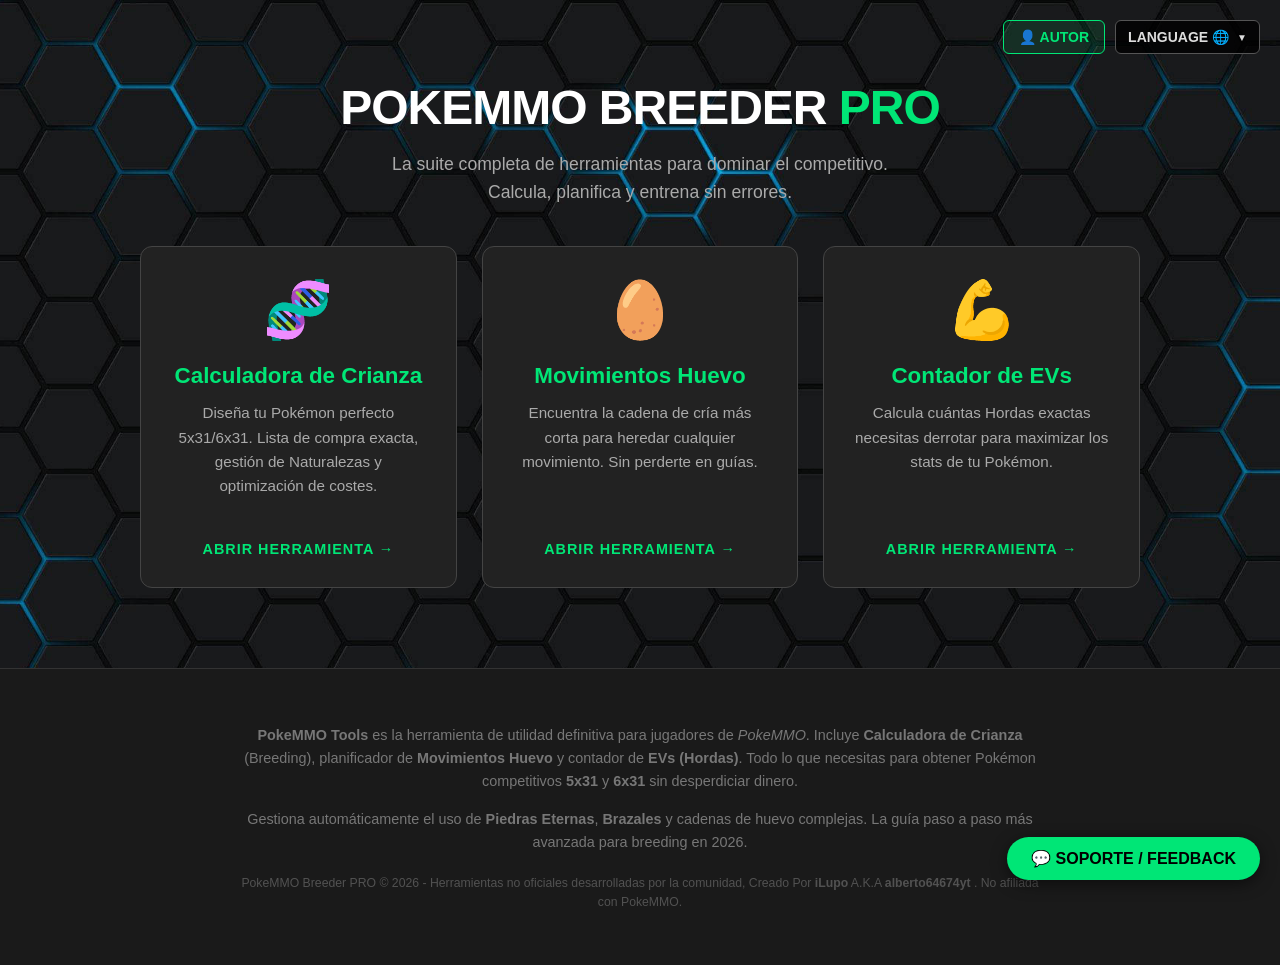
==== commit 4d725c61: "Add files via upload" ====
--- a/index.html
+++ b/index.html
@@ -124,7 +124,10 @@
 </head>
 <body>
 
-    <div style="position: absolute; top: 20px; right: 20px; z-index: 100;">
+    <div style="position: absolute; top: 20px; right: 20px; z-index: 100; display: flex; gap: 10px;">
+		<button onclick="toggleAuthorCard()" style="background: rgba(0,230,118,0.1); color: #00e676; border: 1px solid #00e676; padding: 8px 15px; border-radius: 6px; cursor: pointer; font-size: 14px; display: flex; align-items: center; gap: 8px; font-weight: bold;">
+    👤 Autor
+</button>
         <button id="lang-btn" onclick="toggleLangMenu(event)" 
                 style="background: rgba(0,0,0,0.8); color: #ddd; border: 1px solid #555; padding: 8px 12px; border-radius: 6px; cursor: pointer; font-size: 14px; display: flex; align-items: center; gap: 8px; font-family: sans-serif;">
             Language 🌐 <span style="font-size: 10px;">▼</span>
@@ -275,9 +278,10 @@
         <button onclick="toggleSupport()" style="background:none; border:none; color:#888; cursor:pointer; font-size:1.2em;">&times;</button>
     </div>
 
-    <form name="feedback-es" method="POST" data-netlify="true" enctype="multipart/form-data">
+    <form name="feedback-es" method="POST" data-netlify="true">
         
         <input type="hidden" name="form-name" value="feedback-es">
+        <input type="hidden" name="Ubicacion_Reporte" id="ubicacion-tracker">
 
         <label style="display:block; color:#ccc; font-size:0.9em; margin-bottom:5px;">Tu Email:</label>
         <input type="email" name="email" required placeholder="ejemplo@email.com" style="
@@ -302,13 +306,9 @@
             resize: none;
         "></textarea>
         
-        <p style="font-size:0.75em; color:#888; margin-bottom: 10px; line-height: 1.4;">
-            ℹ️ Si necesitas enviar un video pesado, descríbelo aquí y te escribiré desde <strong>alberto64674yt@gmail.com</strong>
+        <p style="font-size:0.75em; color:#888; margin-bottom: 15px; line-height: 1.4;">
+            ℹ️ Si necesitas adjuntar fotos o videos, avísame en el mensaje y te contactaré desde <strong>alberto64674yt@gmail.com</strong> para que me los envíes.
         </p>
-
-        <label style="display:block; color:#ccc; font-size:0.9em; margin-bottom:5px;">Adjuntar Captura (Opcional):</label>
-        <input type="file" name="captura" accept="image/*" style="font-size:0.8em; color:#aaa; margin-bottom:5px;">
-        <p style="font-size:0.7em; color:#666; margin-bottom: 15px;">Máx 10MB por envío.</p>
 
         <button type="submit" style="
             width: 100%; 
@@ -342,7 +342,79 @@
             btn.style.display = 'flex'; 
         }
     }
+    
+    // Auto-Rellena la URL oculta
+    document.addEventListener('DOMContentLoaded', () => {
+        const tracker = document.getElementById('ubicacion-tracker');
+        if (tracker) {
+            tracker.value = window.location.href;
+        }
+    });
 </script>
+
+<script>
+	// --- LÓGICA DE LA TARJETA DE AUTOR ---
+function toggleAuthorCard() {
+    const modal = document.getElementById('author-modal');
+    const overlay = document.getElementById('modal-overlay');
+    if (modal.style.display === 'none' || modal.style.display === '') {
+        modal.style.display = 'block';
+        overlay.style.display = 'block';
+    } else {
+        modal.style.display = 'none';
+        overlay.style.display = 'none';
+    }
+}
+
+function copyNick() {
+    const nick = "albertovgYT";
+    navigator.clipboard.writeText(nick).then(() => {
+        const btn = document.getElementById('copy-btn');
+        const originalText = btn.innerHTML;
+        btn.innerHTML = "✅ COPIADO"; // En inglés cambiar a "✅ COPIED"
+        btn.style.background = "#00e676";
+        setTimeout(() => {
+            btn.innerHTML = originalText;
+            btn.style.background = "#444";
+        }, 2000);
+    });
+}
+</script>
+
+<div id="modal-overlay" onclick="toggleAuthorCard()" style="display: none; position: fixed; top: 0; left: 0; width: 100%; height: 100%; background: rgba(0,0,0,0.85); z-index: 9998; backdrop-filter: blur(4px);"></div>
+
+<div id="author-modal" style="display: none; position: fixed; top: 50%; left: 50%; transform: translate(-50%, -50%); width: 340px; background: #1a1a1a; border: 1px solid #333; border-radius: 20px; box-shadow: 0 20px 50px rgba(0,0,0,0.5); z-index: 9999; overflow: hidden; font-family: sans-serif;">
+    
+    <button onclick="toggleAuthorCard()" style="position: absolute; top: 15px; right: 15px; background: none; border: none; color: #666; font-size: 24px; cursor: pointer; z-index: 10;">&times;</button>
+
+    <div style="background: linear-gradient(135deg, #222, #111); padding: 30px 20px; text-align: center; border-bottom: 1px solid #333;">
+        <div style="width: 100px; height: 100px; margin: 0 auto 15px; border-radius: 50%; border: 3px solid #00e676; overflow: hidden; box-shadow: 0 0 20px rgba(0, 230, 118, 0.3);">
+            <img src="assets/perfil.png" style="width: 100%; height: 100%; object-fit: cover;">
+        </div>
+        <h2 style="margin: 0; color: white; font-size: 1.5em; letter-spacing: -0.5px;">iLupo A.K.A alberto64674yt</h2>
+        <p style="margin: 5px 0 0; color: #00e676; font-size: 0.85em; font-weight: bold; text-transform: uppercase; letter-spacing: 1px;">Content Creator & Dev</p>
+    </div>
+
+    <div style="padding: 25px 20px;">
+        <a href="https://www.youtube.com/c/alberto64674yt" target="_blank" style="display: flex; align-items: center; justify-content: center; gap: 10px; background: #c4302b; color: white; text-decoration: none; padding: 12px; border-radius: 10px; font-weight: bold; margin-bottom: 20px; transition: 0.2s;">
+            <svg style="width:24px; height:24px" viewBox="0 0 24 24"><path fill="currentColor" d="M10,15L15.19,12L10,9V15M21.56,7.17C21.81,8.47 22,10.74 22,12C22,13.26 21.81,15.53 21.56,16.83C21.31,18.12 20.19,19.23 18.9,19.44C17.6,19.7 14.58,20 12,20C9.42,20 6.4,19.7 5.1,19.44C3.81,19.23 2.69,18.12 2.44,16.83C2.19,15.53 2,13.26 2,12C2,10.74 2.19,8.47 2.44,7.17C2.69,5.88 3.81,4.77 5.1,4.56C6.4,4.3 9.42,4 12,4C14.58,4 17.6,4.3 18.9,4.56C20.19,4.77 21.31,5.88 21.56,7.17Z" /></svg>
+            YouTube
+        </a>
+
+        <div style="background: #252525; padding: 15px; border-radius: 12px; border: 1px solid #333; text-align: center;">
+            <span style="display: block; color: #fff; font-size: 0.9em; margin-bottom: 8px; text-transform: uppercase; font-weight: bold;">💎 Apoya el Proyecto</span>
+            
+            <div style="display: flex; align-items: center; justify-content: center; gap: 10px; margin-bottom: 10px;">
+                <span style="color: #00e676; font-weight: bold; font-family: monospace; font-size: 1.1em;">albertovgYT</span>
+                <button id="copy-btn" onclick="copyNick()" style="background: #444; color: white; border: none; padding: 6px 10px; border-radius: 6px; font-size: 0.7em; cursor: pointer; font-weight: bold; transition: 0.2s;">📋 COPIAR</button>
+            </div>
+
+            <p style="margin: 0; font-size: 0.75em; color: #888; font-style: italic; line-height: 1.3;">
+                Acepto Donaciones, Ítems o Pokémon<br>por correo dentro del juego. ¡Gracias!
+            </p>
+        </div>
+    </div>
+</div>
 
 </body>
 </html>
